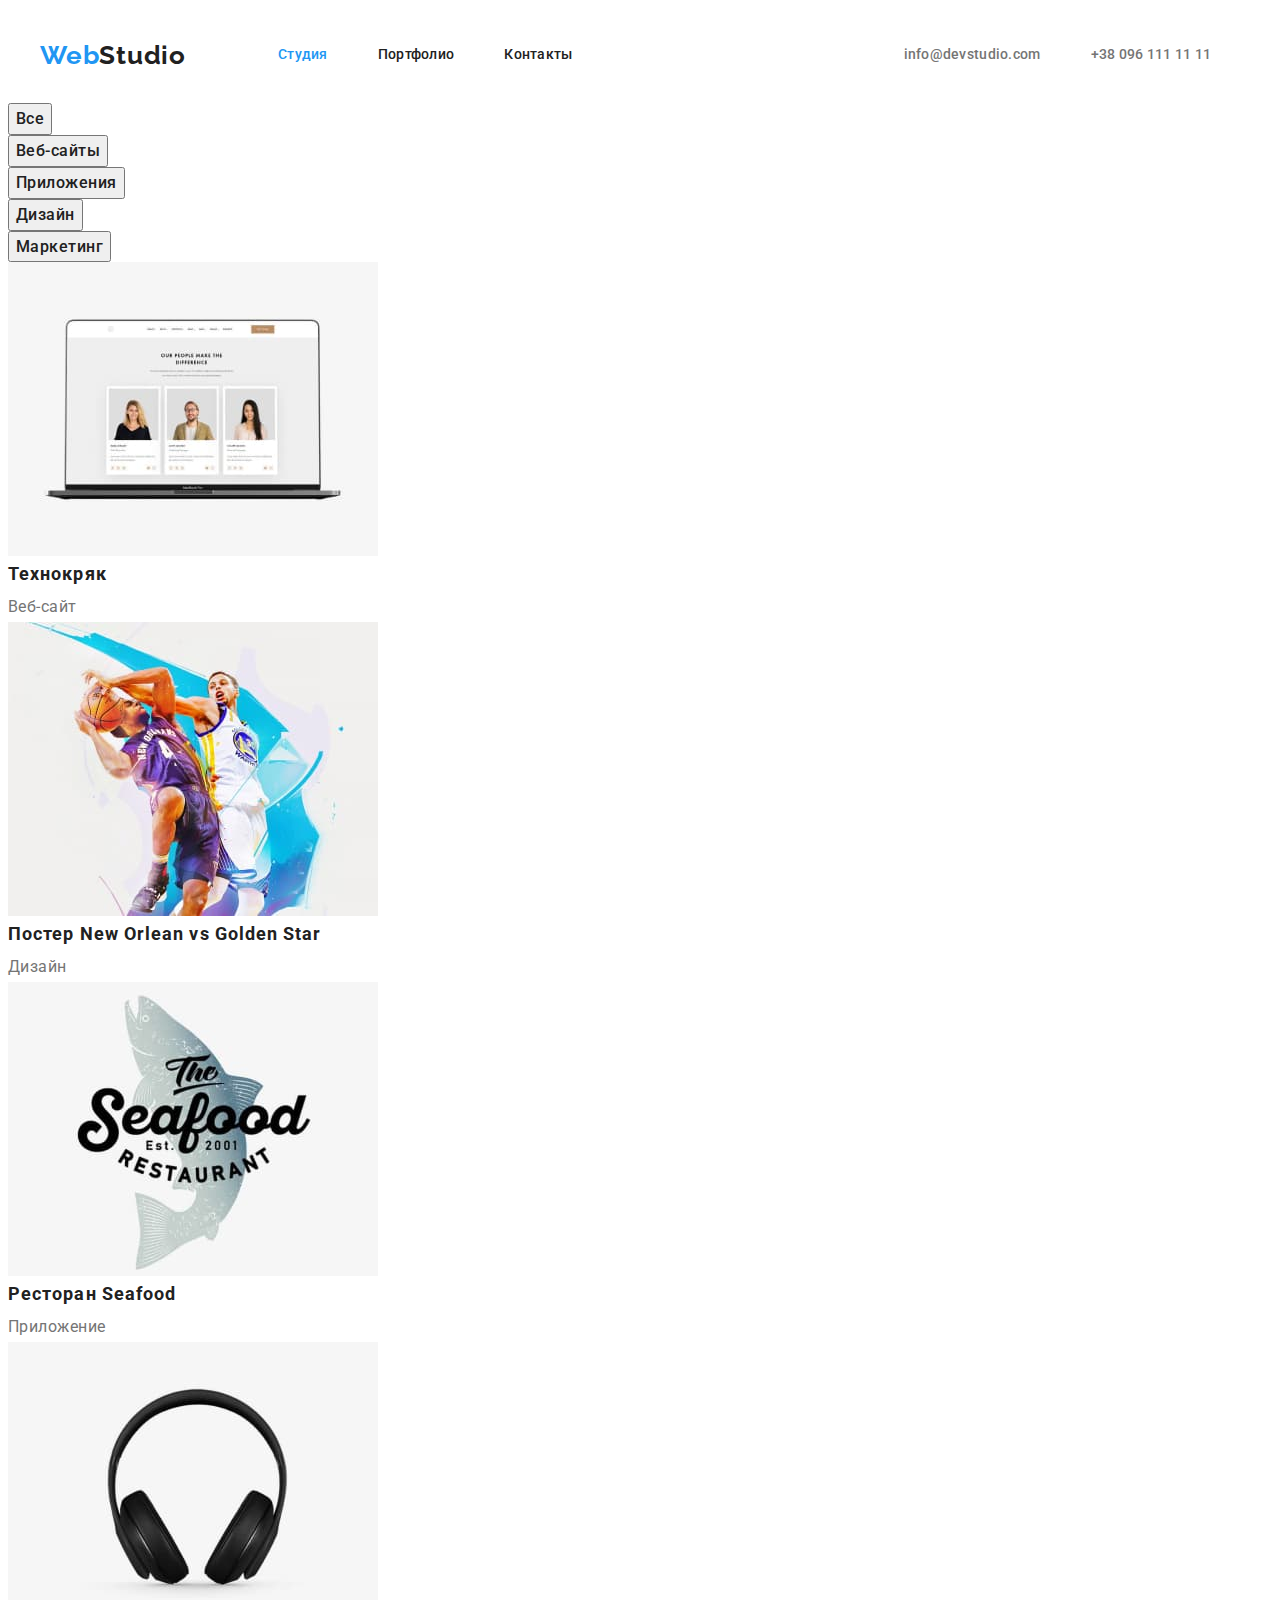
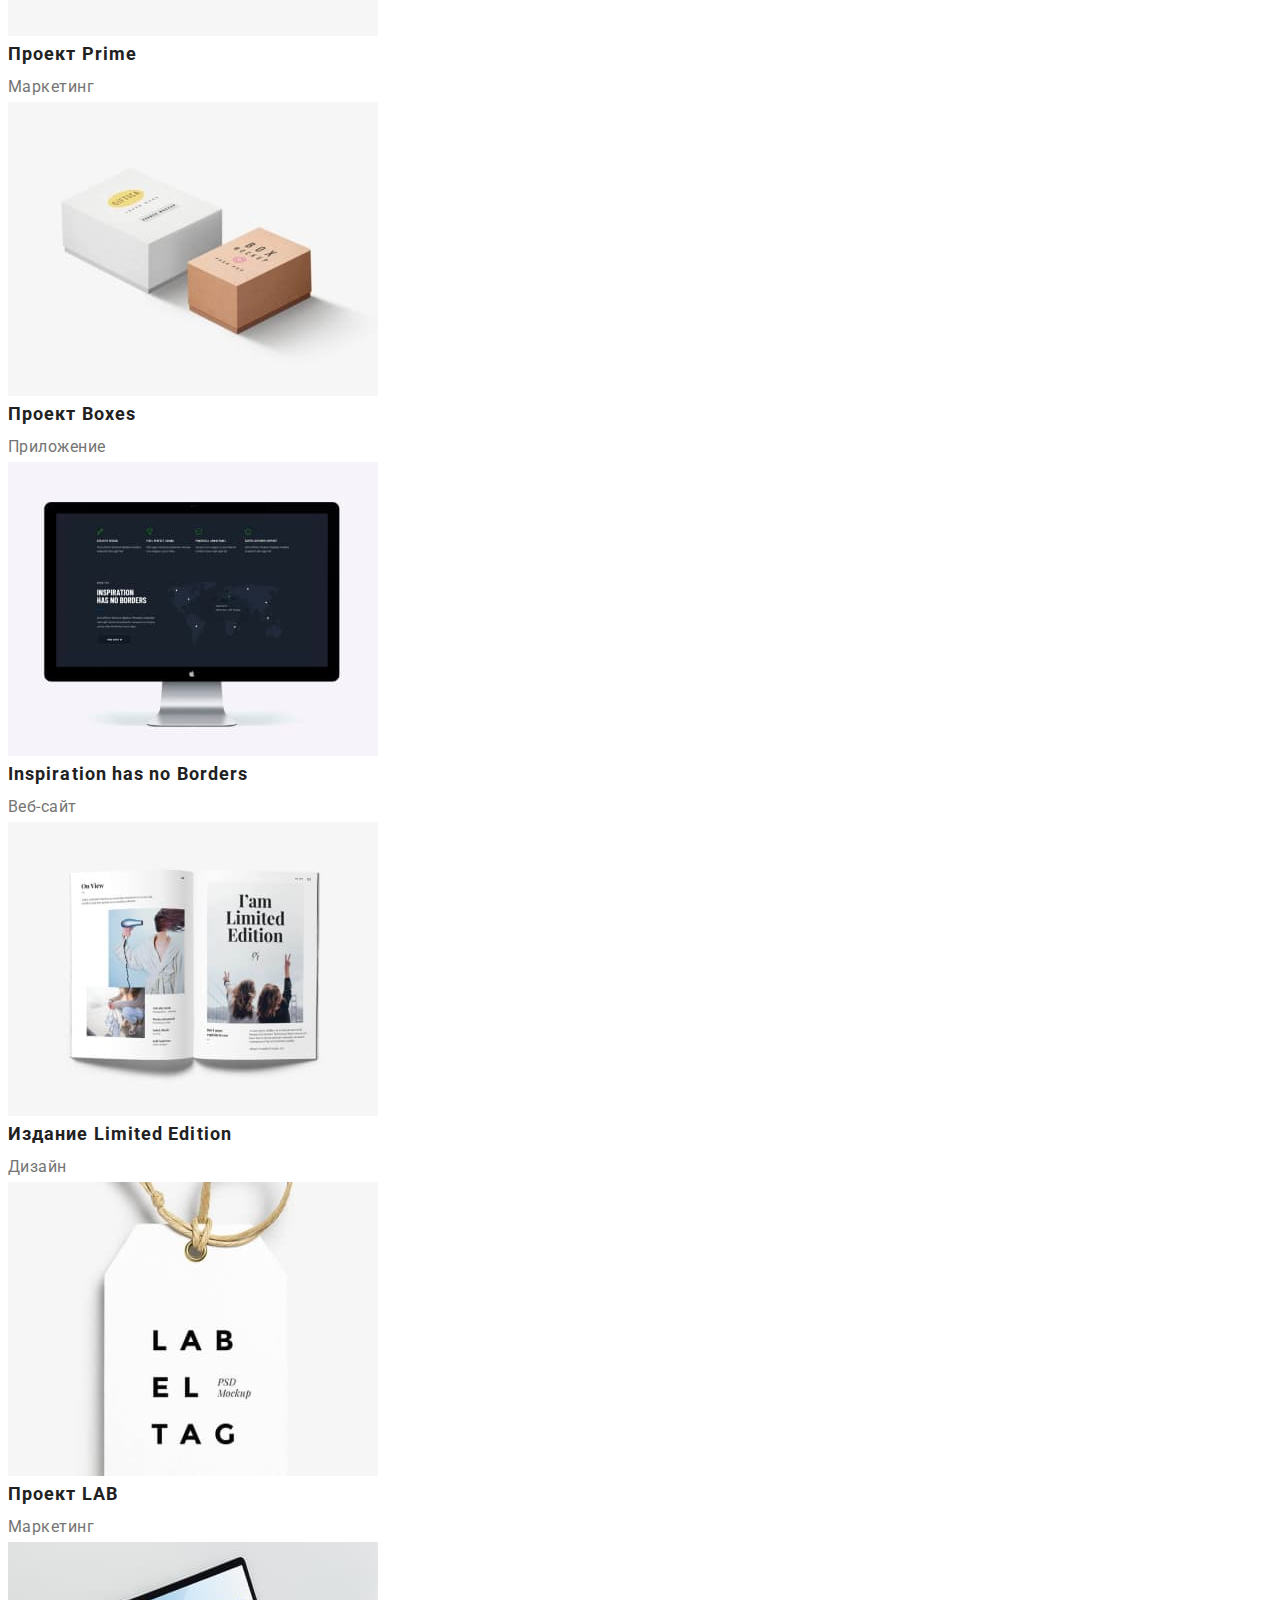
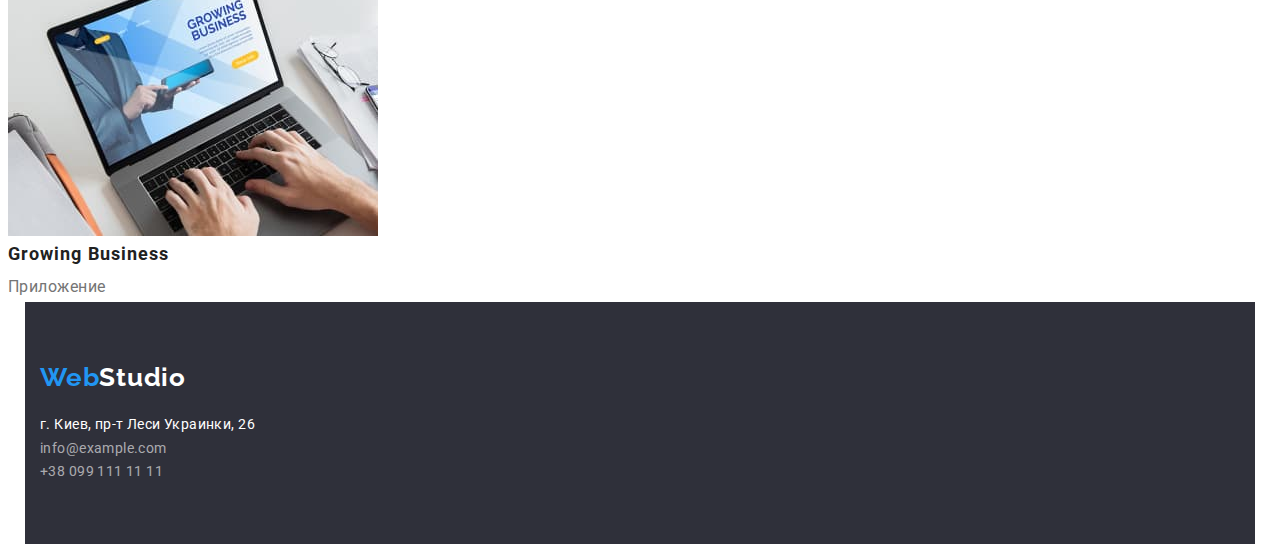
==== portfolio.html @ 5c536a5d "настраивает хедер и футер  портфолио" ====
<!DOCTYPE html>
<html lang="ru">
  <head>
    <meta charset="UTF-8" />
    <meta http-equiv="X-UA-Compatible" content="IE=edge" />
    <meta name="viewport" content="width=device-width, initial-scale=1.0" />
    <title>Document</title>
    <link rel="preconnect" href="https://fonts.googleapis.com" />
    <link rel="preconnect" href="https://fonts.gstatic.com" crossorigin />
    <link
      href="https://fonts.googleapis.com/css2?family=Raleway:wght@700&family=Roboto:wght@400;500;700;900&display=swap"
      rel="stylesheet"
    />
    <link rel="stylesheet" href="./css/styles.css" />
    <link rel="shortcut icon" href="#" />
  </head>

  <body class="page">
    <header>
      <div class="container header-container text-navigation">
        <nav class="navigation">
          <a class="logo link" href="./index.html" lang="en"
            ><span class="accent">Web</span>Studio</a
          >
          <ul class="list nav-list">
            <li class="nav-list-item">
              <a class="text-navigation current" href="./index.html">Студия</a>
            </li>
            <li class="nav-list-item">
              <a class="text-navigation" href="./portfolio.html">Портфолио</a>
            </li>
            <li class="nav-list-item">
              <a class="text-navigation" href="">Контакты</a>
            </li>
          </ul>
        </nav>
        <ul class="list-contacts">
          <li>
            <a
              class="text-contacts mail-margin"
              href="mailto:info@devstudio.com"
              >info@devstudio.com</a
            >
          </li>
          <li>
            <a class="text-contacts" href="tel:+380961111111"
              >+38 096 111 11 11</a
            >
          </li>
        </ul>
      </div>
    </header>

    <main>
      <section>
        <h1 class="primary-tittle visually-hidden">Примеры работ</h1>
        <ul class="list">
          <li><button class="portfolio-button" type="button">Все</button></li>
          <li>
            <button class="portfolio-button" type="button">Веб-сайты</button>
          </li>
          <li>
            <button class="portfolio-button" type="button">Приложения</button>
          </li>
          <li>
            <button class="portfolio-button" type="button">Дизайн</button>
          </li>
          <li>
            <button class="portfolio-button" type="button">Маркетинг</button>
          </li>
        </ul>
        <ul class="list">
          <li>
            <a class="link" href=""
              ><img
                src="./images/portfolioimg1.jpg"
                alt="Ноутбук с тремя фото"
                width="370"
                height="294"
              />
              <h2 class="portfolio-tittle">Технокряк</h2>
              <p class="portfolio-paragraph">Веб-сайт</p>
            </a>
          </li>

          <li>
            <a class="link" href=""
              ><img
                src="./images/portfolioimg2.jpg"
                alt="Два баскетболиста"
                width="370"
                height="294"
              />
              <h2 class="portfolio-tittle">Постер New Orlean vs Golden Star</h2>
              <p class="portfolio-paragraph">Дизайн</p>
            </a>
          </li>

          <li>
            <a class="link" href=""
              ><img
                src="./images/portfolioimg3.jpg"
                alt="Лого ресторана"
                width="370"
                height="294"
              />
              <h2 class="portfolio-tittle">Ресторан Seafood</h2>
              <p class="portfolio-paragraph">Приложение</p>
            </a>
          </li>

          <li>
            <a class="link" href=""
              ><img
                src="./images/portfolioimg4.jpg"
                alt="Наушники"
                width="370"
                height="294"
              />
              <h2 class="portfolio-tittle">Проект Prime</h2>
              <p class="portfolio-paragraph">Маркетинг</p></a
            >
          </li>

          <li>
            <a class="link" href=""
              ><img
                src="./images/portfolioimg5.jpg"
                alt="Две коробки"
                width="370"
                height="294"
              />
              <h2 class="portfolio-tittle">Проект Boxes</h2>
              <p class="portfolio-paragraph">Приложение</p></a
            >
          </li>

          <li>
            <a class="link" href=""
              ><img
                src="./images/portfolioimg6.jpg"
                alt="Монитор"
                width="370"
                height="294"
              />
              <h2 class="portfolio-tittle">Inspiration has no Borders</h2>
              <p class="portfolio-paragraph">Веб-сайт</p></a
            >
          </li>

          <li>
            <a class="link" href=""
              ><img
                src="./images/portfolioimg7.jpg"
                alt="Открытая книга"
                width="370"
                height="294"
              />
              <h2 class="portfolio-tittle">Издание Limited Edition</h2>
              <p class="portfolio-paragraph">Дизайн</p></a
            >
          </li>

          <li>
            <a class="link" href=""
              ><img
                src="./images/portfolioimg8.jpg"
                alt="Брелок"
                width="370"
                height="294"
              />
              <h2 class="portfolio-tittle">Проект LAB</h2>
              <p class="portfolio-paragraph">Маркетинг</p></a
            >
          </li>

          <li>
            <a class="link" href=""
              ><img
                src="./images/portfolioimg9.jpg"
                alt="Ноутбук"
                width="370"
                height="294"
              />
              <h2 class="portfolio-tittle">Growing Business</h2>
              <p class="portfolio-paragraph">Приложение</p></a
            >
          </li>
        </ul>
      </section>
    </main>
    <footer>
      <div class="hero-footer-color container">
        <div class="logo-geometric">
          <a class="logo link" href="./index.html" lang="en"
            ><span class="accent">Web</span
            ><span class="footer-logo">Studio</span></a
          >
        </div>
        <div>
          <address class="address">
            <ul class="list footer-text-geometric">
              <li>
                <a
                  class="footer-text"
                  href="https://goo.gl/maps/CnC2TCS1E6ZWtg9c6"
                  target="_blank"
                  rel="noreferrer noopener"
                  >г. Киев, пр-т Леси Украинки, 26</a
                >
              </li>
              <li>
                <a
                  class="footer-text footer-contacts"
                  href="mailto:info@example.com"
                  >info@example.com</a
                >
              </li>
              <li>
                <a class="footer-text footer-contacts" href="tel:+380991111111"
                  >+38 099 111 11 11</a
                >
              </li>
            </ul>
          </address>
        </div>
      </div>
    </footer>
  </body>
</html>
---- css/styles.css ----
:root {
  --primary-page-color: #ffffff;
  --primary-text-color: #757575;
  --secondary-text-color: #212121;
  --accent-page-color: #2196f3;
  --team-section-color: #f5f4fa;
  --background-button-color: #188ce8;
  --footer-color: #2f303a;
  --footer-contacts-color: rgba(255, 255, 255, 0.6);
}
/*==============STUDIO PAGE==============*/
/* text and list properties */

.list {
  list-style-type: none;
}
.link {
  text-decoration: none;
}
.accent {
  color: var(--accent-page-color);
}

h1,
h2,
h3,
p {
  margin-top: 0;
  margin-bottom: 0;
}
ul,
ol {
  margin-top: 0;
  margin-bottom: 0;
  padding-left: 0;
}
img {
  display: block;
  max-width: 100%;
  height: auto;
}
.container {
  width: 1200px;
  padding-left: 15px;
  padding-right: 15px;
  margin-left: auto;
  margin-right: auto;
}

header {
  padding-top: 32px;
  padding-bottom: 32px;
}
/*==============BODY CSS==============*/
.page {
  color: var(--primary-text-color);
  font-family: "Roboto", sans-serif;
  background: var(--primary-page-color);
}
/*==============HEADER CSS==============*/
.header-container {
  display: flex;
  align-items: center;
}
.navigation {
  display: flex;
  align-items: center;
}
.logo {
  font-family: Raleway;
  font-weight: 700;
  font-size: 26px;
  line-height: 1.19;
  letter-spacing: 0.03em;
  margin-right: 92px;
  color: var(--secondary-text-color);
}
.text-navigation {
  font-weight: 500;
  font-size: 14px;
  line-height: 1.14;
  letter-spacing: 0.02em;
  color: var(--secondary-text-color);
  text-decoration: none;
}
.text-navigation:hover,
.text-navigation:focus {
  color: var(--accent-page-color);
}
.text-navigation.current {
  color: var(--accent-page-color);
}
.list-contacts {
  list-style-type: none;
  display: flex;
  align-items: center;
  margin-left: 331px;
}
.mail-margin {
  margin-right: 50px;
}
.nav-list {
  display: flex;
  align-items: center;
}
.nav-list-item:not(:last-child) {
  margin-right: 50px;
}
.text-contacts {
  font-family: inherit;
  color: var(--primary-text-color);
  text-decoration: none;
}
.text-contacts:focus,
.text-contacts:hover {
  color: var(--accent-page-color);
}

/*==============MAIN CSS==============*/

/*==============HERO SECTION==============*/

.main-tittle {
  min-width: 696px;
  font-weight: 900;
  font-size: 44px;
  line-height: 1.36;
  text-align: center;
  letter-spacing: 0.06em;
  text-transform: uppercase;
  color: var(--primary-page-color);
  margin-bottom: 30px;
}
.button {
  min-width: 200px;
  padding: 10px 22px;
  font-family: inherit;
  font-weight: 700;
  font-size: 16px;
  line-height: 1.87;
  text-align: center;
  letter-spacing: 0.06em;
  color: var(--primary-page-color);
  background: var(--accent-page-color);
  cursor: pointer;
  border-radius: 4px;
}

.button:hover {
  color: var(--primary-page-color);
  background: var(--background-button-color);
}

/*==============COMPANY ADVANTAGES/WORK EXAMPLES SECTION==============*/

.visually-hidden {
  position: absolute;
  width: 1px;
  height: 1px;
  margin: -1px;
  border: 0;
  padding: 0;
  white-space: nowrap;
  clip-path: inset(100%);
  clip: rect(0 0 0 0);
  overflow: hidden;
}
.primary-tittle {
  margin-top: 94px;
  margin-bottom: 50px;
  font-weight: 700;
  font-size: 36px;
  line-height: 1.16;
  text-align: center;
  letter-spacing: 0.03em;
  color: var(--secondary-text-color);
}

.secondary-tittle {
  min-width: 270px;
  margin-top: 94px;
  margin-bottom: 10px;
  font-weight: 700;
  font-size: 14px;
  line-height: 1.14;
  letter-spacing: 0.03em;
  text-transform: uppercase;

  color: var(--secondary-text-color);
}
.company-advantages {
  display: flex;
  align-items: center;
}
.company-list-item:not(:last-child) {
  margin-right: 30px;
}
.text {
  min-width: 270px;
  font-size: 14px;
  line-height: 1.71;
  letter-spacing: 0.03em;
}
.text-position {
  margin-right: 30px;
}
.image-company {
  display: flex;
}
.image-item:not(:last-child) {
  margin-right: 30px;
}
/*==============SECTION TEAM==============*/

.section-team {
  background-color: var(--team-section-color);
  padding-bottom: 94px;
}

.team-initials {
  padding-top: 30px;

  font-weight: 500;
  font-size: 16px;
  line-height: 1.18;
  text-align: center;
  letter-spacing: 0.03em;
  color: var(--secondary-text-color);
}
.team-border {
  border: 1px solid #ffffff;
  border-top: none;
  background: #ffffff;
}
.team-image {
  flex-basis: calc((100%-4 * 30) / 4);
}

.team-position {
  padding-top: 10px;
  padding-bottom: 30px;

  font-size: 16px;
  line-height: 1.18;
  text-align: center;
  letter-spacing: 0.03em;
}
/*==============FOOTER SECTION==============*/
.address {
  font-style: normal;
}
.footer-text {
  font-family: inherit;
  font-size: 14px;
  line-height: 1.71;
  letter-spacing: 0.03em;
  color: var(--primary-page-color);
  text-decoration: none;
}
.footer-contacts {
  color: var(--footer-contacts-color);
}
.footer-text:hover,
.footer-text:focus {
  color: var(--accent-page-color);
}
.hero-footer-color {
  background: var(--footer-color);
}
.footer-logo {
  color: var(--primary-page-color);
}
.logo-geometric {
  padding-top: 60px;
  margin-bottom: 20px;
}
.footer-text-geometric:not(:last-child) {
  margin-bottom: 9px;
}
.footer-text-geometric:last-child {
  padding-bottom: 60px;
}

/*==============PORTFOLIO CSS==============*/
.portfolio-button {
  font-family: inherit;
  font-weight: 500;
  font-size: 16px;
  line-height: 1.62;
  text-align: center;
  letter-spacing: 0.03em;
  color: var(--secondary-text-color);
  cursor: pointer;
}
.portfolio-button:hover,
.portfolio-button:focus {
  color: var(--primary-page-color);
  background: var(--accent-page-color);
}
.portfolio-tittle {
  font-weight: 700;
  font-size: 18px;
  line-height: 2;
  letter-spacing: 0.06em;
  color: var(--secondary-text-color);
}
.portfolio-paragraph {
  font-size: 16px;
  line-height: 1.87;
  letter-spacing: 0.03em;
  color: var(--primary-text-color);
}
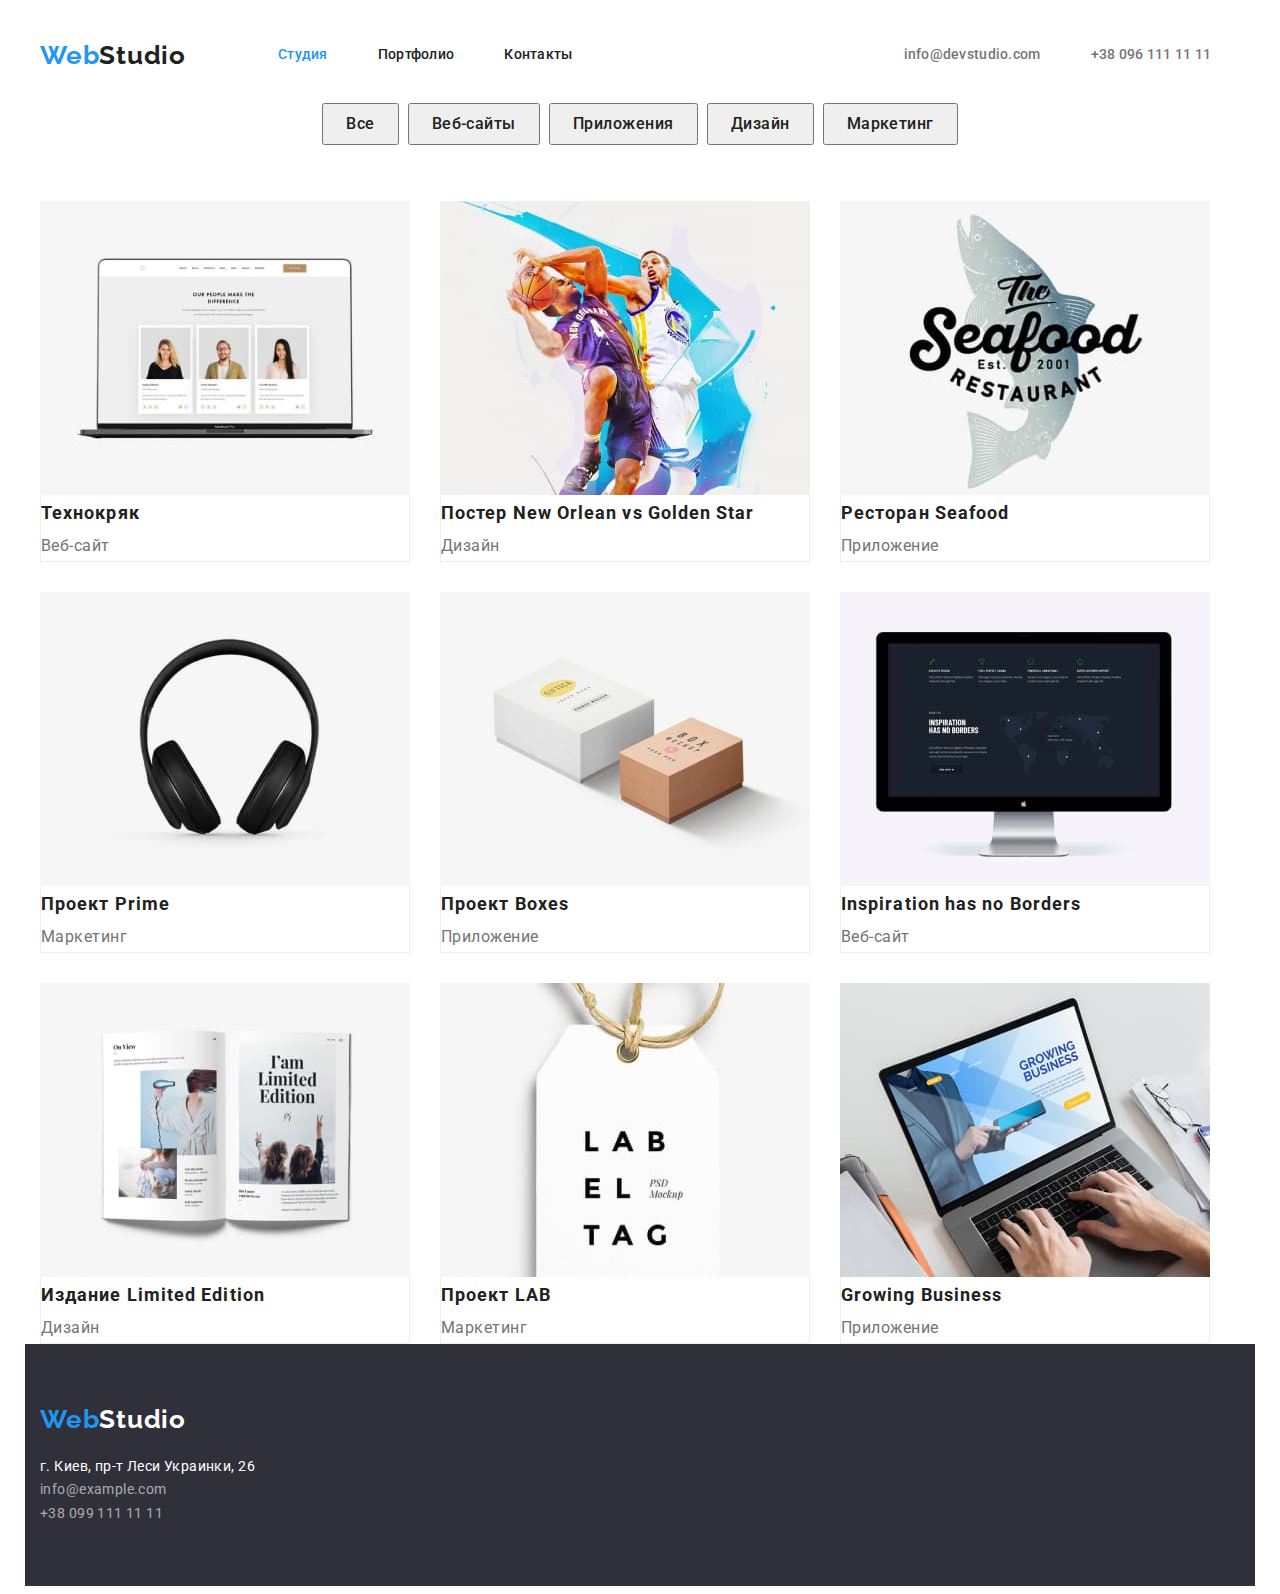
==== commit 6be627a4: "Задает геометрию изображению в портфолио" ====
--- a/portfolio.html
+++ b/portfolio.html
@@ -54,139 +54,161 @@
     <main>
       <section>
         <h1 class="primary-tittle visually-hidden">Примеры работ</h1>
-        <ul class="list">
-          <li><button class="portfolio-button" type="button">Все</button></li>
-          <li>
-            <button class="portfolio-button" type="button">Веб-сайты</button>
-          </li>
-          <li>
-            <button class="portfolio-button" type="button">Приложения</button>
-          </li>
-          <li>
-            <button class="portfolio-button" type="button">Дизайн</button>
-          </li>
-          <li>
-            <button class="portfolio-button" type="button">Маркетинг</button>
-          </li>
-        </ul>
-        <ul class="list">
-          <li>
-            <a class="link" href=""
-              ><img
-                src="./images/portfolioimg1.jpg"
-                alt="Ноутбук с тремя фото"
-                width="370"
-                height="294"
-              />
-              <h2 class="portfolio-tittle">Технокряк</h2>
-              <p class="portfolio-paragraph">Веб-сайт</p>
-            </a>
-          </li>
-
-          <li>
-            <a class="link" href=""
-              ><img
-                src="./images/portfolioimg2.jpg"
-                alt="Два баскетболиста"
-                width="370"
-                height="294"
-              />
-              <h2 class="portfolio-tittle">Постер New Orlean vs Golden Star</h2>
-              <p class="portfolio-paragraph">Дизайн</p>
-            </a>
-          </li>
-
-          <li>
-            <a class="link" href=""
-              ><img
-                src="./images/portfolioimg3.jpg"
-                alt="Лого ресторана"
-                width="370"
-                height="294"
-              />
-              <h2 class="portfolio-tittle">Ресторан Seafood</h2>
-              <p class="portfolio-paragraph">Приложение</p>
-            </a>
-          </li>
-
-          <li>
-            <a class="link" href=""
-              ><img
-                src="./images/portfolioimg4.jpg"
-                alt="Наушники"
-                width="370"
-                height="294"
-              />
-              <h2 class="portfolio-tittle">Проект Prime</h2>
-              <p class="portfolio-paragraph">Маркетинг</p></a
-            >
-          </li>
-
-          <li>
-            <a class="link" href=""
-              ><img
-                src="./images/portfolioimg5.jpg"
-                alt="Две коробки"
-                width="370"
-                height="294"
-              />
-              <h2 class="portfolio-tittle">Проект Boxes</h2>
-              <p class="portfolio-paragraph">Приложение</p></a
-            >
-          </li>
-
-          <li>
-            <a class="link" href=""
-              ><img
-                src="./images/portfolioimg6.jpg"
-                alt="Монитор"
-                width="370"
-                height="294"
-              />
-              <h2 class="portfolio-tittle">Inspiration has no Borders</h2>
-              <p class="portfolio-paragraph">Веб-сайт</p></a
-            >
-          </li>
-
-          <li>
-            <a class="link" href=""
-              ><img
-                src="./images/portfolioimg7.jpg"
-                alt="Открытая книга"
-                width="370"
-                height="294"
-              />
-              <h2 class="portfolio-tittle">Издание Limited Edition</h2>
-              <p class="portfolio-paragraph">Дизайн</p></a
-            >
-          </li>
-
-          <li>
-            <a class="link" href=""
-              ><img
-                src="./images/portfolioimg8.jpg"
-                alt="Брелок"
-                width="370"
-                height="294"
-              />
-              <h2 class="portfolio-tittle">Проект LAB</h2>
-              <p class="portfolio-paragraph">Маркетинг</p></a
-            >
-          </li>
-
-          <li>
-            <a class="link" href=""
-              ><img
-                src="./images/portfolioimg9.jpg"
-                alt="Ноутбук"
-                width="370"
-                height="294"
-              />
-              <h2 class="portfolio-tittle">Growing Business</h2>
-              <p class="portfolio-paragraph">Приложение</p></a
-            >
-          </li>
-        </ul>
+        <div class="container">
+          <ul class="list portfolio-button-list portfolio-button-item">
+            <li><button class="portfolio-button" type="button">Все</button></li>
+            <li>
+              <button class="portfolio-button" type="button">Веб-сайты</button>
+            </li>
+            <li>
+              <button class="portfolio-button" type="button">Приложения</button>
+            </li>
+            <li>
+              <button class="portfolio-button" type="button">Дизайн</button>
+            </li>
+            <li>
+              <button class="portfolio-button" type="button">Маркетинг</button>
+            </li>
+          </ul>
+          <ul class="list portfolio-image">
+            <li class="portfolio-image-list">
+              <a class="link" href=""
+                ><img
+                  src="./images/portfolioimg1.jpg"
+                  alt="Ноутбук с тремя фото"
+                  width="370"
+                  height="294"
+                />
+                <div class="portfolio-image-border">
+                  <h2 class="portfolio-tittle">Технокряк</h2>
+                  <p class="portfolio-paragraph">Веб-сайт</p>
+                </div>
+              </a>
+            </li>
+
+            <li class="portfolio-image-list">
+              <a class="link" href=""
+                ><img
+                  src="./images/portfolioimg2.jpg"
+                  alt="Два баскетболиста"
+                  width="370"
+                  height="294"
+                />
+                <div class="portfolio-image-border">
+                  <h2 class="portfolio-tittle">
+                    Постер New Orlean vs Golden Star
+                  </h2>
+                  <p class="portfolio-paragraph">Дизайн</p>
+                </div>
+              </a>
+            </li>
+
+            <li class="portfolio-image-list">
+              <a class="link" href=""
+                ><img
+                  src="./images/portfolioimg3.jpg"
+                  alt="Лого ресторана"
+                  width="370"
+                  height="294"
+                />
+                <div class="portfolio-image-border">
+                  <h2 class="portfolio-tittle">Ресторан Seafood</h2>
+                  <p class="portfolio-paragraph">Приложение</p>
+                </div>
+              </a>
+            </li>
+
+            <li class="portfolio-image-list">
+              <a class="link" href=""
+                ><img
+                  src="./images/portfolioimg4.jpg"
+                  alt="Наушники"
+                  width="370"
+                  height="294"
+                />
+                <div class="portfolio-image-border">
+                  <h2 class="portfolio-tittle">Проект Prime</h2>
+                  <p class="portfolio-paragraph">Маркетинг</p>
+                </div>
+              </a>
+            </li>
+
+            <li class="portfolio-image-list">
+              <a class="link" href=""
+                ><img
+                  src="./images/portfolioimg5.jpg"
+                  alt="Две коробки"
+                  width="370"
+                  height="294"
+                />
+                <div class="portfolio-image-border">
+                  <h2 class="portfolio-tittle">Проект Boxes</h2>
+                  <p class="portfolio-paragraph">Приложение</p>
+                </div>
+              </a>
+            </li>
+
+            <li class="portfolio-image-list">
+              <a class="link" href=""
+                ><img
+                  src="./images/portfolioimg6.jpg"
+                  alt="Монитор"
+                  width="370"
+                  height="294"
+                />
+                <div class="portfolio-image-border">
+                  <h2 class="portfolio-tittle">Inspiration has no Borders</h2>
+                  <p class="portfolio-paragraph">Веб-сайт</p>
+                </div>
+              </a>
+            </li>
+
+            <li class="portfolio-image-list">
+              <a class="link" href=""
+                ><img
+                  src="./images/portfolioimg7.jpg"
+                  alt="Открытая книга"
+                  width="370"
+                  height="294"
+                />
+                <div class="portfolio-image-border">
+                  <h2 class="portfolio-tittle">Издание Limited Edition</h2>
+                  <p class="portfolio-paragraph">Дизайн</p>
+                </div>
+              </a>
+            </li>
+
+            <li class="portfolio-image-list">
+              <a class="link" href=""
+                ><img
+                  src="./images/portfolioimg8.jpg"
+                  alt="Брелок"
+                  width="370"
+                  height="294"
+                />
+                <div class="portfolio-image-border">
+                  <h2 class="portfolio-tittle">Проект LAB</h2>
+                  <p class="portfolio-paragraph">Маркетинг</p>
+                </div>
+              </a>
+            </li>
+
+            <li class="portfolio-image-list">
+              <a class="link" href=""
+                ><img
+                  src="./images/portfolioimg9.jpg"
+                  alt="Ноутбук"
+                  width="370"
+                  height="294"
+                />
+                <div class="portfolio-image-border">
+                  <h2 class="portfolio-tittle">Growing Business</h2>
+                  <p class="portfolio-paragraph">Приложение</p>
+                </div>
+              </a>
+            </li>
+          </ul>
+        </div>
       </section>
     </main>
     <footer>
--- a/css/styles.css
+++ b/css/styles.css
@@ -228,9 +228,10 @@
   color: var(--secondary-text-color);
 }
 .team-border {
-  border: 1px solid #ffffff;
+  border: 1px solid var(--primary-page-color);
   border-top: none;
-  background: #ffffff;
+  background: var(--primary-page-color);
+  border-radius: 0px 0px 4px 4px;
 }
 .team-image {
   flex-basis: calc((100%-4 * 30) / 4);
@@ -283,6 +284,8 @@
 
 /*==============PORTFOLIO CSS==============*/
 .portfolio-button {
+  padding: 6px 22px;
+  margin-bottom: 56px;
   font-family: inherit;
   font-weight: 500;
   font-size: 16px;
@@ -292,11 +295,37 @@
   color: var(--secondary-text-color);
   cursor: pointer;
 }
+.portfolio-button-item :not(:last-child) {
+  margin-right: 9px;
+}
 .portfolio-button:hover,
 .portfolio-button:focus {
   color: var(--primary-page-color);
   background: var(--accent-page-color);
 }
+.portfolio-button-list {
+  display: flex;
+  justify-content: center;
+}
+.portfolio-image {
+  display: flex;
+  flex-wrap: wrap;
+  margin-left: -30px;
+  margin-top: -30px;
+}
+.portfolio-image-list {
+  flex-basis: calc((100%-90px) / 3);
+  margin-left: 30px;
+  margin-top: 30px;
+}
+.portfolio-image-border {
+  border: 1px solid #eeeeee;
+  border-top: none;
+  background: var(--primary-page-color);
+
+  box-sizing: border-box;
+}
+
 .portfolio-tittle {
   font-weight: 700;
   font-size: 18px;
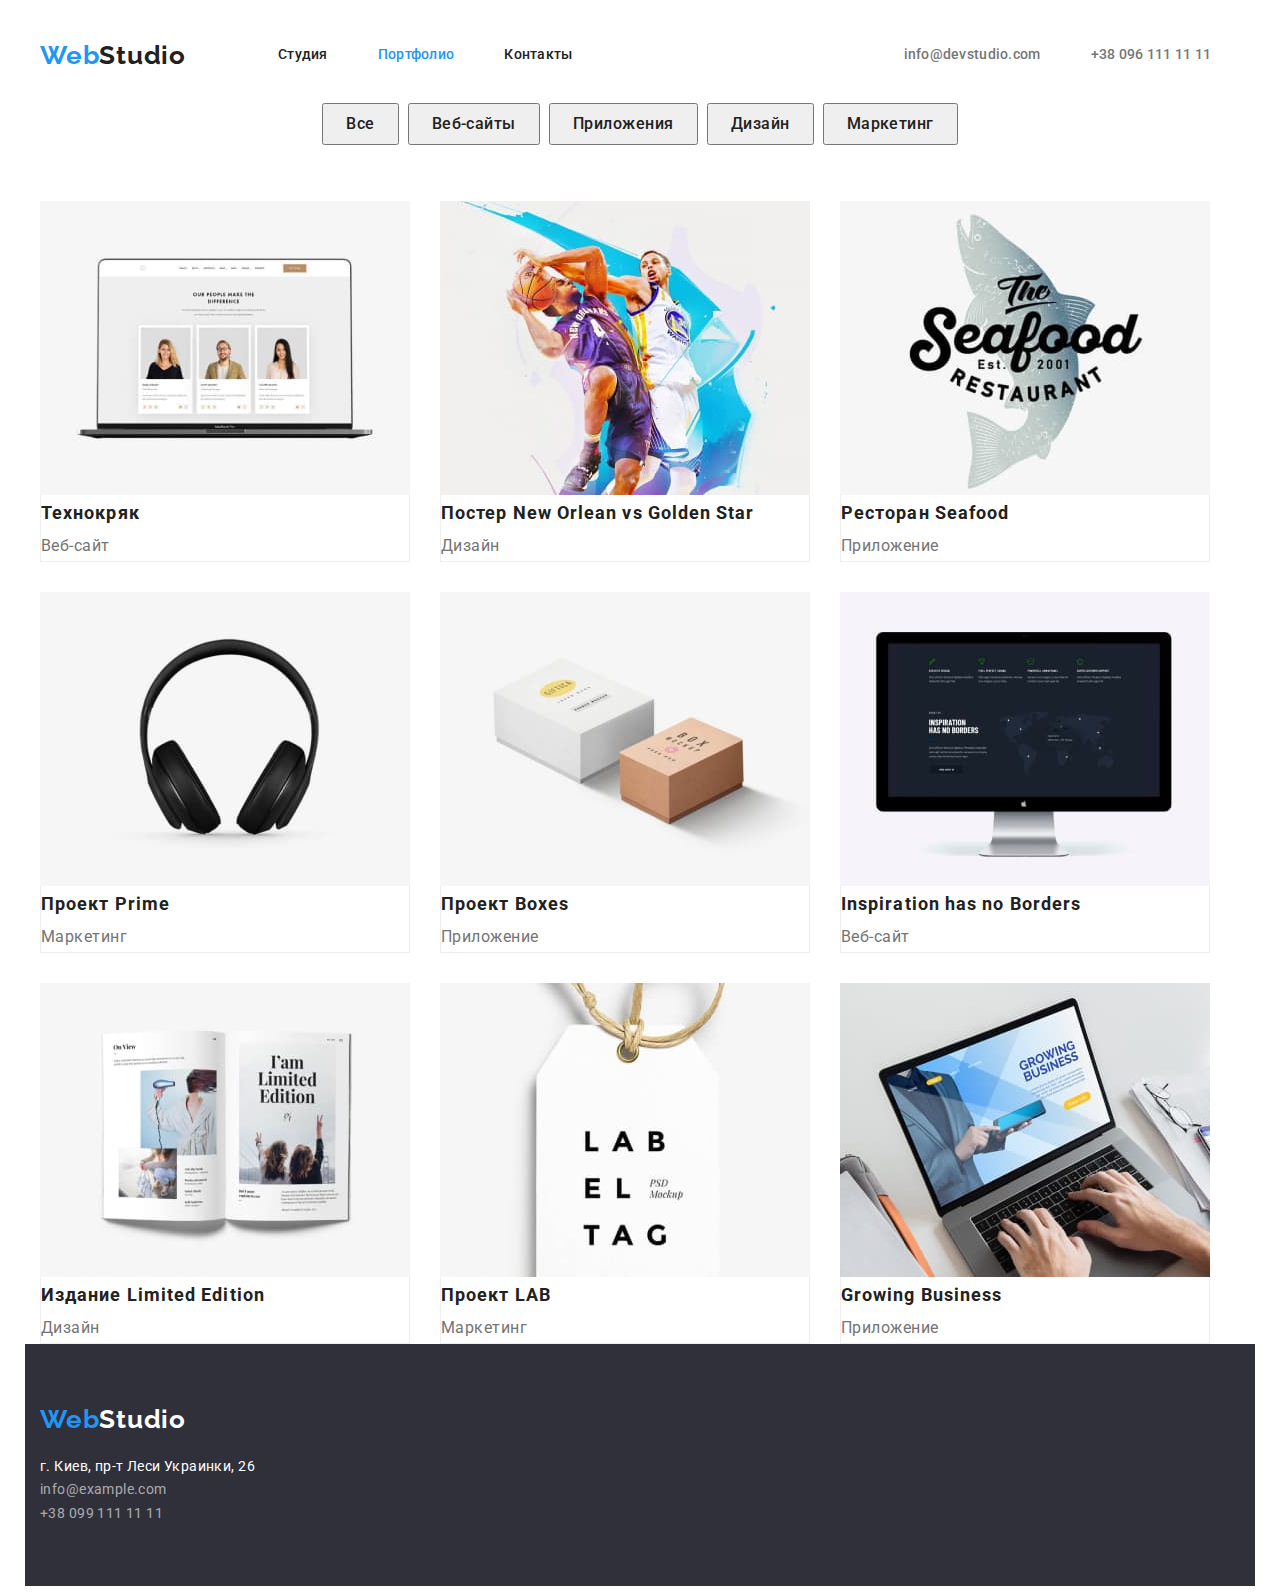
==== commit 1084061c: "Исправет ошибку подсветки посещенной страницы портфолио" ====
--- a/portfolio.html
+++ b/portfolio.html
@@ -24,10 +24,12 @@
           >
           <ul class="list nav-list">
             <li class="nav-list-item">
-              <a class="text-navigation current" href="./index.html">Студия</a>
+              <a class="text-navigation" href="./index.html">Студия</a>
             </li>
             <li class="nav-list-item">
-              <a class="text-navigation" href="./portfolio.html">Портфолио</a>
+              <a class="text-navigation current" href="./portfolio.html"
+                >Портфолио</a
+              >
             </li>
             <li class="nav-list-item">
               <a class="text-navigation" href="">Контакты</a>
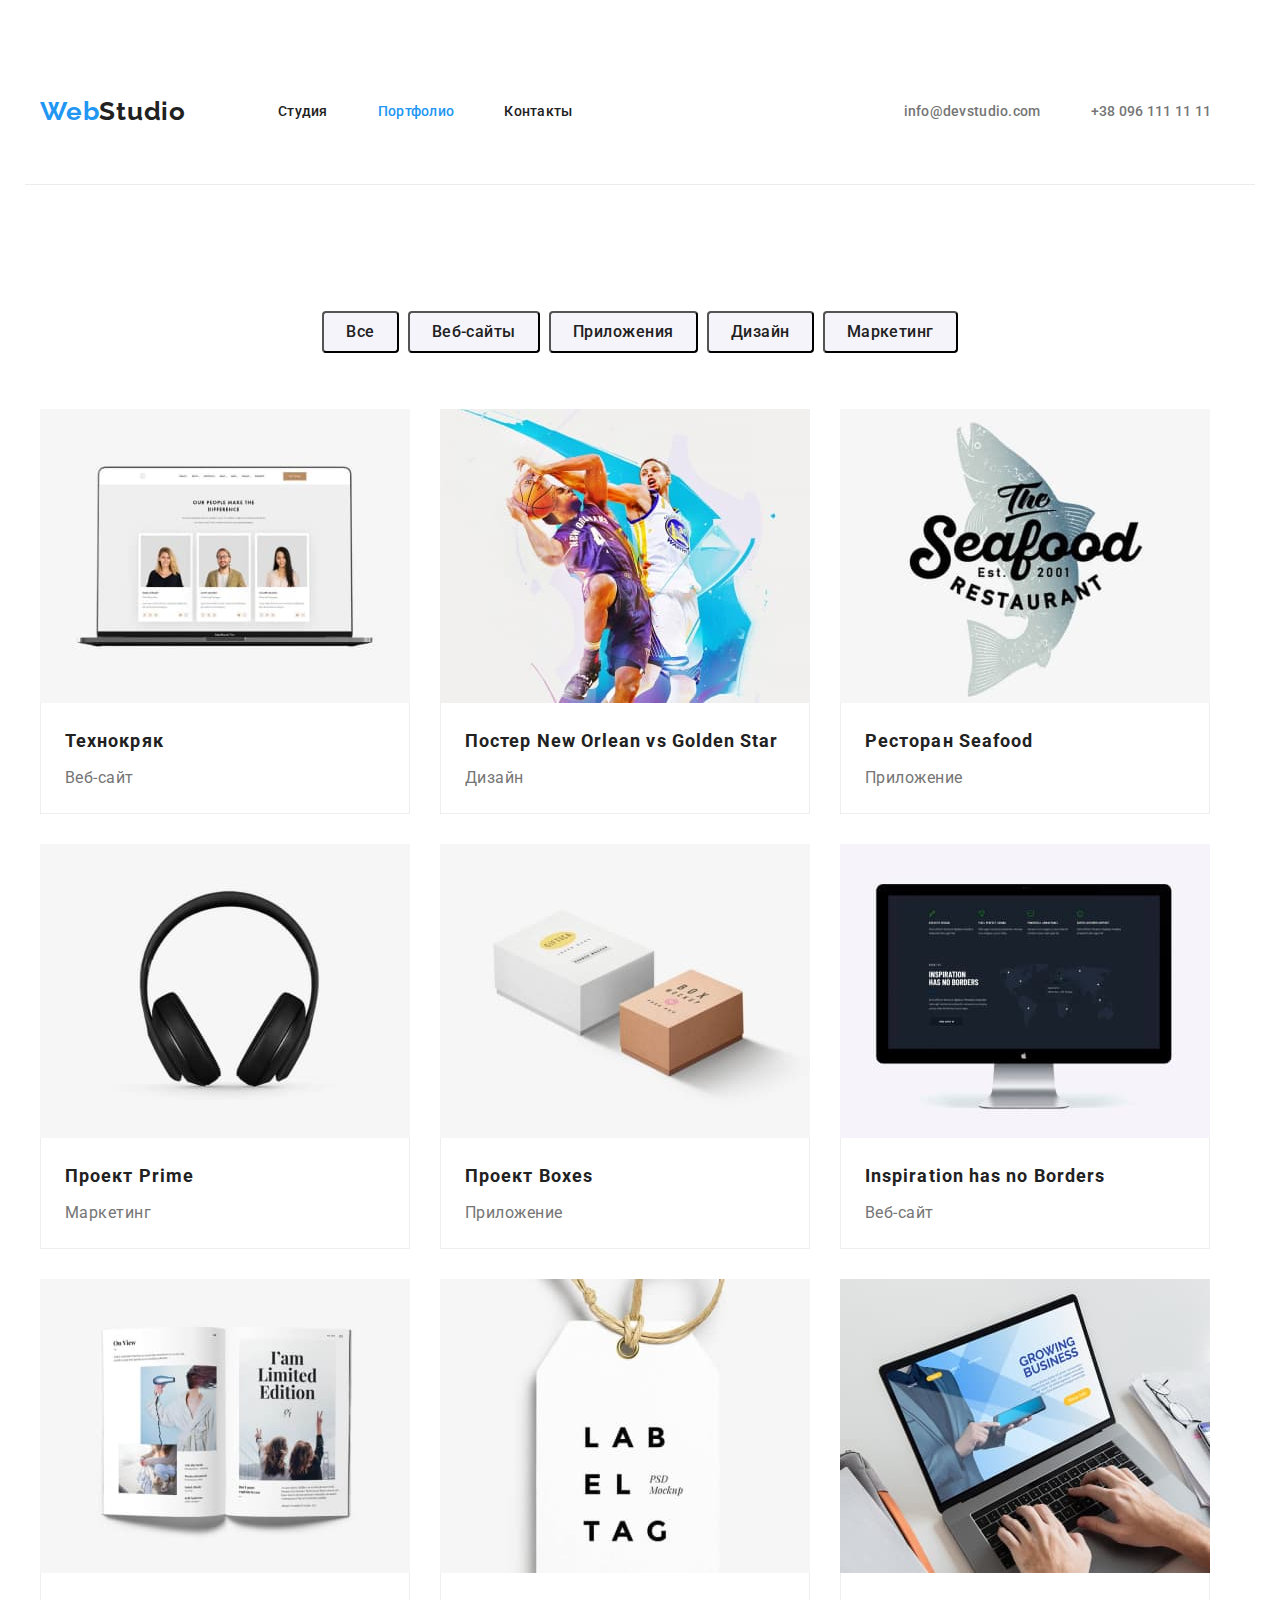
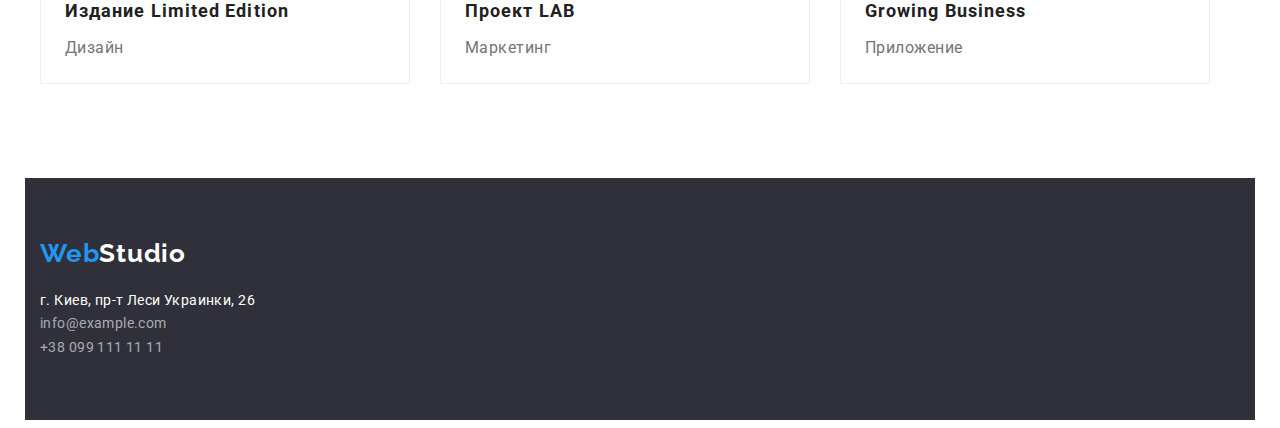
==== commit aa88ce8e: "добавляет  класс section с паддингами для всех секций" ====
--- a/portfolio.html
+++ b/portfolio.html
@@ -17,7 +17,7 @@
 
   <body class="page">
     <header>
-      <div class="container header-container text-navigation">
+      <div class="container header-container text-navigation header-border">
         <nav class="navigation">
           <a class="logo link" href="./index.html" lang="en"
             ><span class="accent">Web</span>Studio</a
@@ -54,7 +54,7 @@
     </header>
 
     <main>
-      <section>
+      <section class="section">
         <h1 class="primary-tittle visually-hidden">Примеры работ</h1>
         <div class="container">
           <ul class="list portfolio-button-list portfolio-button-item">
--- a/css/styles.css
+++ b/css/styles.css
@@ -5,6 +5,8 @@
   --accent-page-color: #2196f3;
   --team-section-color: #f5f4fa;
   --background-button-color: #188ce8;
+  --portfolio-border-color: #eeeeee;
+  --header-border-color: #ececec;
   --footer-color: #2f303a;
   --footer-contacts-color: rgba(255, 255, 255, 0.6);
 }
@@ -62,11 +64,19 @@
   display: flex;
   align-items: center;
 }
+.header-border {
+  border: 1px solid var(--header-border-color);
+  border-top: none;
+  border-left: none;
+  border-right: none;
+}
 .navigation {
   display: flex;
   align-items: center;
 }
 .logo {
+  padding-top: 24px;
+  padding-bottom: 25px;
   font-family: Raleway;
   font-weight: 700;
   font-size: 26px;
@@ -76,6 +86,8 @@
   color: var(--secondary-text-color);
 }
 .text-navigation {
+  padding-top: 32px;
+  padding-bottom: 32px;
   font-weight: 500;
   font-size: 14px;
   line-height: 1.14;
@@ -93,11 +105,10 @@
 .list-contacts {
   list-style-type: none;
   display: flex;
-  align-items: center;
-  margin-left: 331px;
 }
 .mail-margin {
   margin-right: 50px;
+  margin-left: 331px;
 }
 .nav-list {
   display: flex;
@@ -165,8 +176,11 @@
   clip: rect(0 0 0 0);
   overflow: hidden;
 }
+.section {
+  padding-top: 94px;
+  padding-bottom: 94px;
+}
 .primary-tittle {
-  margin-top: 94px;
   margin-bottom: 50px;
   font-weight: 700;
   font-size: 36px;
@@ -178,7 +192,6 @@
 
 .secondary-tittle {
   min-width: 270px;
-  margin-top: 94px;
   margin-bottom: 10px;
   font-weight: 700;
   font-size: 14px;
@@ -214,7 +227,6 @@
 
 .section-team {
   background-color: var(--team-section-color);
-  padding-bottom: 94px;
 }
 
 .team-initials {
@@ -229,12 +241,12 @@
 }
 .team-border {
   border: 1px solid var(--primary-page-color);
-  border-top: none;
   background: var(--primary-page-color);
   border-radius: 0px 0px 4px 4px;
 }
 .team-image {
   flex-basis: calc((100%-4 * 30) / 4);
+  /* ВАЛИДАТОР ВЫДАЕТ ОШИБКУ. НЕ МОГУ ПОНЯТЬ ПОЧЕМУ */
 }
 
 .team-position {
@@ -293,7 +305,9 @@
   text-align: center;
   letter-spacing: 0.03em;
   color: var(--secondary-text-color);
+  background-color: var(--team-section-color);
   cursor: pointer;
+  border-radius: 4px;
 }
 .portfolio-button-item :not(:last-child) {
   margin-right: 9px;
@@ -314,19 +328,19 @@
   margin-top: -30px;
 }
 .portfolio-image-list {
-  flex-basis: calc((100%-90px) / 3);
+  /* flex-basis: calc((100%-90px) / 3); */
   margin-left: 30px;
   margin-top: 30px;
 }
 .portfolio-image-border {
-  border: 1px solid #eeeeee;
+  border: 1px solid var(--portfolio-border-color);
   border-top: none;
   background: var(--primary-page-color);
-
   box-sizing: border-box;
 }
 
 .portfolio-tittle {
+  padding: 20px 24px 4px 24px;
   font-weight: 700;
   font-size: 18px;
   line-height: 2;
@@ -334,6 +348,7 @@
   color: var(--secondary-text-color);
 }
 .portfolio-paragraph {
+  padding: 0px 24px 20px 24px;
   font-size: 16px;
   line-height: 1.87;
   letter-spacing: 0.03em;
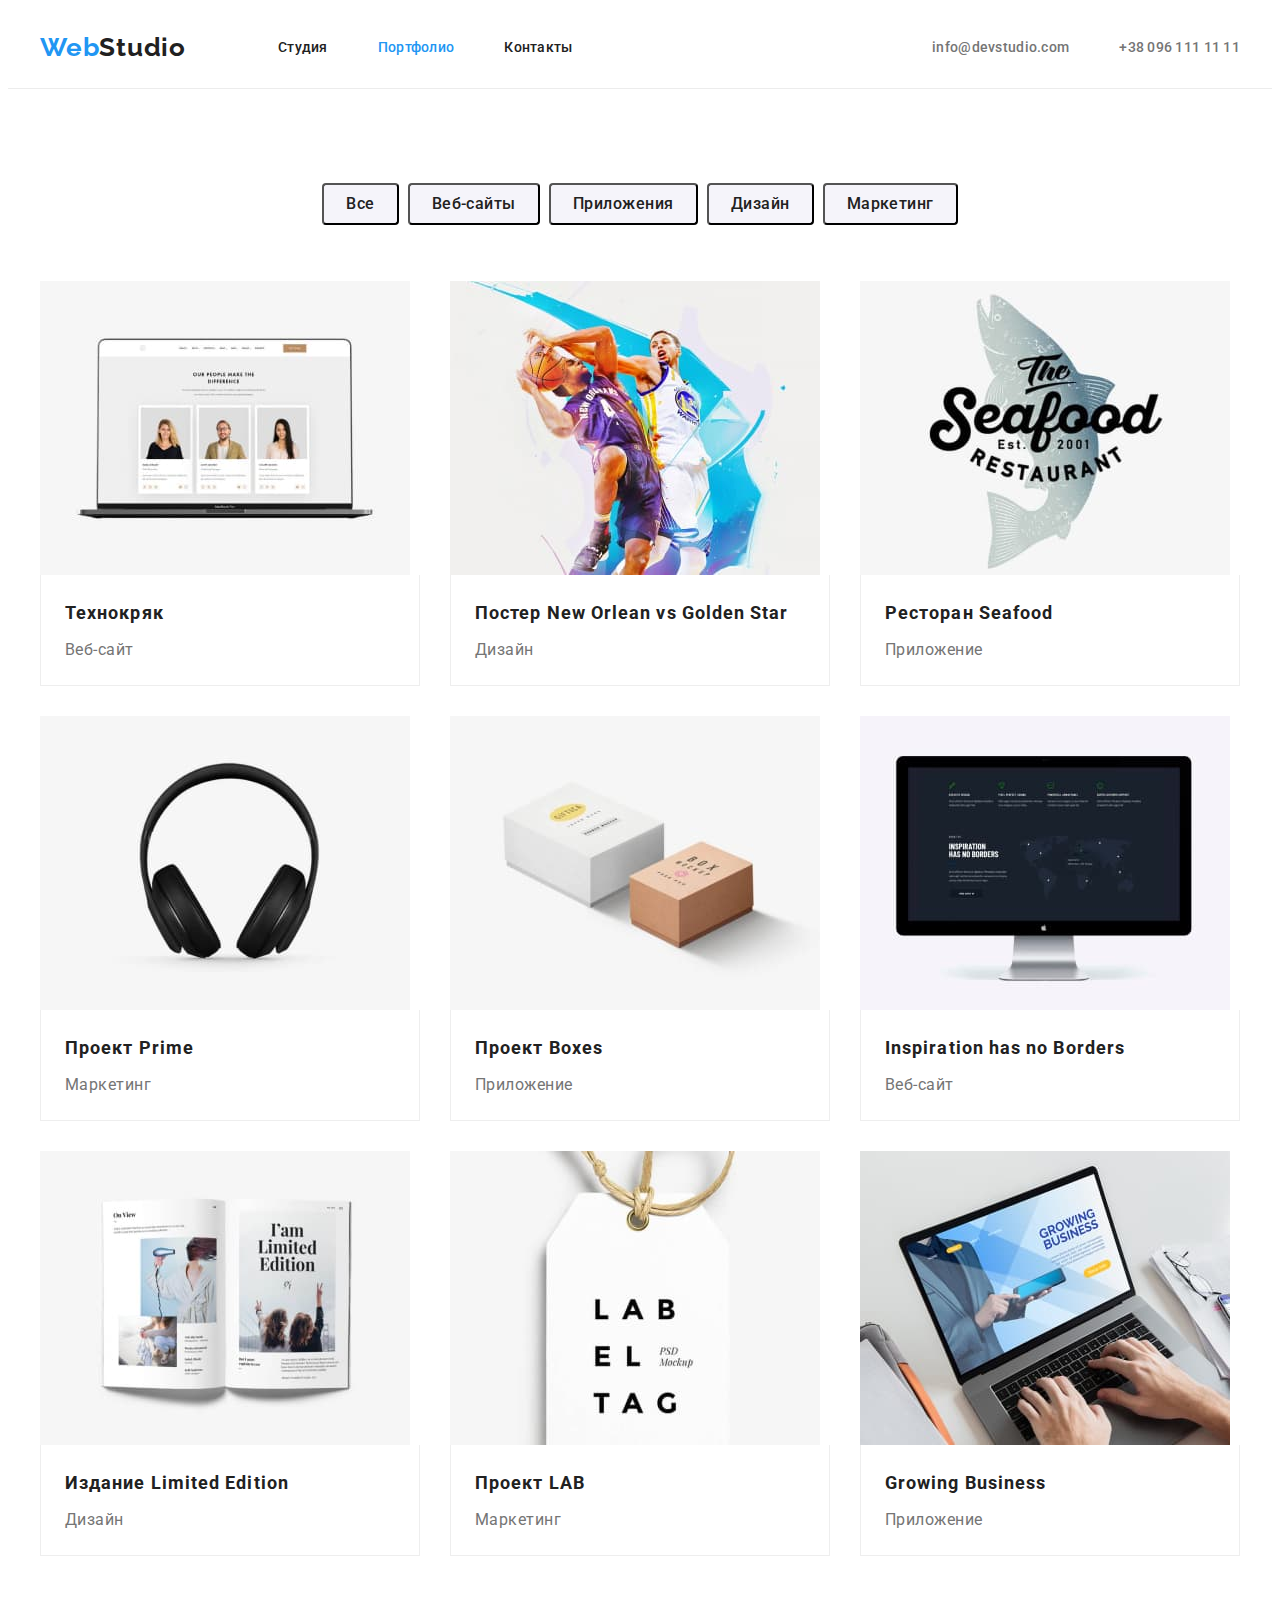
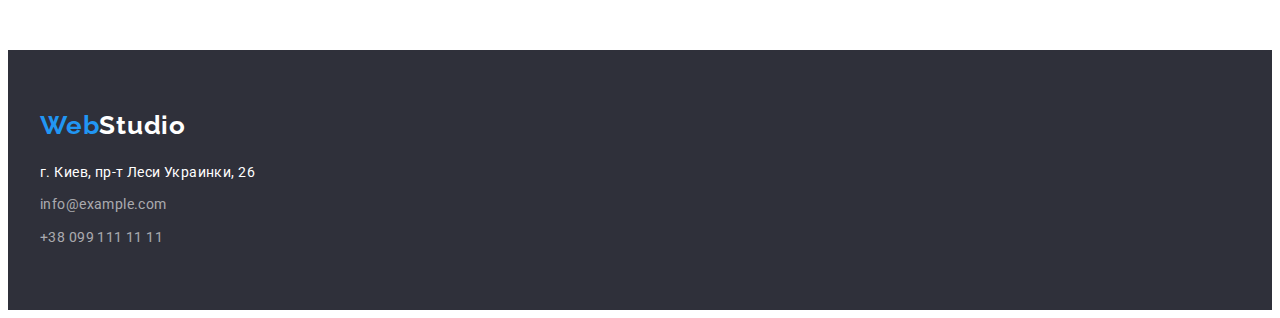
==== commit 8f1e63d6: "Исправляет ошибки  в хедере и футере   портфолио" ====
--- a/portfolio.html
+++ b/portfolio.html
@@ -11,36 +11,41 @@
       href="https://fonts.googleapis.com/css2?family=Raleway:wght@700&family=Roboto:wght@400;500;700;900&display=swap"
       rel="stylesheet"
     />
+    <link
+      rel="stylesheet"
+      href="https://cdnjs.cloudflare.com/ajax/libs/modern-normalize/1.1.0/modern-normalize.min.css"
+      integrity="sha512-wpPYUAdjBVSE4KJnH1VR1HeZfpl1ub8YT/NKx4PuQ5NmX2tKuGu6U/JRp5y+Y8XG2tV+wKQpNHVUX03MfMFn9Q=="
+      crossorigin="anonymous"
+      referrerpolicy="no-referrer"
+    />
     <link rel="stylesheet" href="./css/styles.css" />
     <link rel="shortcut icon" href="#" />
   </head>
 
   <body class="page">
-    <header>
-      <div class="container header-container text-navigation header-border">
+    <header class="header">
+      <div class="container header-container">
         <nav class="navigation">
           <a class="logo link" href="./index.html" lang="en"
             ><span class="accent">Web</span>Studio</a
           >
           <ul class="list nav-list">
             <li class="nav-list-item">
-              <a class="text-navigation" href="./index.html">Студия</a>
+              <a class="link text-navigation" href="./index.html">Студия</a>
             </li>
             <li class="nav-list-item">
-              <a class="text-navigation current" href="./portfolio.html"
+              <a class="link text-navigation current" href="./portfolio.html"
                 >Портфолио</a
               >
             </li>
             <li class="nav-list-item">
-              <a class="text-navigation" href="">Контакты</a>
+              <a class="link text-navigation" href="">Контакты</a>
             </li>
           </ul>
         </nav>
         <ul class="list-contacts">
-          <li>
-            <a
-              class="text-contacts mail-margin"
-              href="mailto:info@devstudio.com"
+          <li class="mail-margin">
+            <a class="text-contacts" href="mailto:info@devstudio.com"
               >info@devstudio.com</a
             >
           </li>
@@ -213,41 +218,37 @@
         </div>
       </section>
     </main>
-    <footer>
-      <div class="hero-footer-color container">
-        <div class="logo-geometric">
-          <a class="logo link" href="./index.html" lang="en"
-            ><span class="accent">Web</span
-            ><span class="footer-logo">Studio</span></a
-          >
-        </div>
-        <div>
-          <address class="address">
-            <ul class="list footer-text-geometric">
-              <li>
-                <a
-                  class="footer-text"
-                  href="https://goo.gl/maps/CnC2TCS1E6ZWtg9c6"
-                  target="_blank"
-                  rel="noreferrer noopener"
-                  >г. Киев, пр-т Леси Украинки, 26</a
-                >
-              </li>
-              <li>
-                <a
-                  class="footer-text footer-contacts"
-                  href="mailto:info@example.com"
-                  >info@example.com</a
-                >
-              </li>
-              <li>
-                <a class="footer-text footer-contacts" href="tel:+380991111111"
-                  >+38 099 111 11 11</a
-                >
-              </li>
-            </ul>
-          </address>
-        </div>
+    <footer class="footer">
+      <div class="container">
+        <a class="footer-logo link" href="./index.html" lang="en"
+          ><span class="accent">Web</span
+          ><span class="logo-accent">Studio</span></a
+        >
+        <address class="address">
+          <ul class="list">
+            <li class="footer-text-margin">
+              <a
+                class="footer-text"
+                href="https://goo.gl/maps/CnC2TCS1E6ZWtg9c6"
+                target="_blank"
+                rel="noreferrer noopener"
+                >г. Киев, пр-т Леси Украинки, 26</a
+              >
+            </li>
+            <li class="footer-text-margin">
+              <a
+                class="footer-text footer-contacts"
+                href="mailto:info@example.com"
+                >info@example.com</a
+              >
+            </li>
+            <li class="footer-text-margin">
+              <a class="footer-text footer-contacts" href="tel:+380991111111"
+                >+38 099 111 11 11</a
+              >
+            </li>
+          </ul>
+        </address>
       </div>
     </footer>
   </body>
--- a/css/styles.css
+++ b/css/styles.css
@@ -7,8 +7,11 @@
   --background-button-color: #188ce8;
   --portfolio-border-color: #eeeeee;
   --header-border-color: #ececec;
-  --footer-color: #2f303a;
+  --hero-footer-color: #2f303a;
   --footer-contacts-color: rgba(255, 255, 255, 0.6);
+  --first-card-shadow: rgba(0, 0, 0, 0.12);
+  --second-card-shadow: rgba(0, 0, 0, 0.14);
+  --third-card-shadow: rgba(0, 0, 0, 0.2);
 }
 /*==============STUDIO PAGE==============*/
 /* text and list properties */
@@ -35,6 +38,7 @@
   margin-top: 0;
   margin-bottom: 0;
   padding-left: 0;
+  list-style: none;
 }
 img {
   display: block;
@@ -49,10 +53,6 @@
   margin-right: auto;
 }
 
-header {
-  padding-top: 32px;
-  padding-bottom: 32px;
-}
 /*==============BODY CSS==============*/
 .page {
   color: var(--primary-text-color);
@@ -60,16 +60,19 @@
   background: var(--primary-page-color);
 }
 /*==============HEADER CSS==============*/
+.header {
+  border-bottom: 1px solid var(--header-border-color);
+}
 .header-container {
   display: flex;
   align-items: center;
-}
-.header-border {
-  border: 1px solid var(--header-border-color);
-  border-top: none;
-  border-left: none;
-  border-right: none;
-}
+  font-weight: 500;
+  font-size: 14px;
+  line-height: 1.14;
+  letter-spacing: 0.02em;
+  text-decoration: none;
+}
+
 .navigation {
   display: flex;
   align-items: center;
@@ -86,15 +89,9 @@
   color: var(--secondary-text-color);
 }
 .text-navigation {
-  padding-top: 32px;
-  padding-bottom: 32px;
-  font-weight: 500;
-  font-size: 14px;
-  line-height: 1.14;
-  letter-spacing: 0.02em;
-  color: var(--secondary-text-color);
-  text-decoration: none;
-}
+  color: var(--secondary-text-color);
+}
+
 .text-navigation:hover,
 .text-navigation:focus {
   color: var(--accent-page-color);
@@ -103,12 +100,11 @@
   color: var(--accent-page-color);
 }
 .list-contacts {
-  list-style-type: none;
-  display: flex;
+  display: flex;
+  margin-left: auto;
 }
 .mail-margin {
   margin-right: 50px;
-  margin-left: 331px;
 }
 .nav-list {
   display: flex;
@@ -131,8 +127,16 @@
 
 /*==============HERO SECTION==============*/
 
+.hero {
+  background-color: var(--hero-footer-color);
+  padding-top: 200px;
+  padding-bottom: 200px;
+  text-align: center;
+}
 .main-tittle {
-  min-width: 696px;
+  margin-left: auto;
+  margin-right: auto;
+  width: 696px;
   font-weight: 900;
   font-size: 44px;
   line-height: 1.36;
@@ -204,18 +208,18 @@
 .company-advantages {
   display: flex;
   align-items: center;
-}
-.company-list-item:not(:last-child) {
-  margin-right: 30px;
-}
+  padding-left: auto;
+  padding-right: auto;
+}
+
 .text {
-  min-width: 270px;
+  width: 270px;
   font-size: 14px;
   line-height: 1.71;
   letter-spacing: 0.03em;
 }
-.text-position {
-  margin-right: 30px;
+.section-doings {
+  padding-top: 0px;
 }
 .image-company {
   display: flex;
@@ -230,29 +234,29 @@
 }
 
 .team-initials {
+  font-weight: 500;
+  font-size: 16px;
+  line-height: 1.18;
+  text-align: center;
+  letter-spacing: 0.03em;
+  color: var(--secondary-text-color);
+}
+.team-card {
   padding-top: 30px;
-
-  font-weight: 500;
-  font-size: 16px;
-  line-height: 1.18;
-  text-align: center;
-  letter-spacing: 0.03em;
-  color: var(--secondary-text-color);
-}
-.team-border {
-  border: 1px solid var(--primary-page-color);
+  padding-bottom: 30px;
+}
+.сard-background {
   background: var(--primary-page-color);
+  box-shadow: 0px 1px 3px var(--first-card-shadow),
+    0px 1px 1px var(--second-card-shadow), 0px 2px 1px var(--third-card-shadow);
   border-radius: 0px 0px 4px 4px;
 }
 .team-image {
-  flex-basis: calc((100%-4 * 30) / 4);
-  /* ВАЛИДАТОР ВЫДАЕТ ОШИБКУ. НЕ МОГУ ПОНЯТЬ ПОЧЕМУ */
+  flex-basis: calc((100% - 4 * 30) / 4);
 }
 
 .team-position {
-  padding-top: 10px;
-  padding-bottom: 30px;
-
+  margin-top: 10px;
   font-size: 16px;
   line-height: 1.18;
   text-align: center;
@@ -261,6 +265,11 @@
 /*==============FOOTER SECTION==============*/
 .address {
   font-style: normal;
+}
+.footer {
+  background-color: var(--hero-footer-color);
+  padding-top: 60px;
+  padding-bottom: 60px;
 }
 .footer-text {
   font-family: inherit;
@@ -277,21 +286,21 @@
 .footer-text:focus {
   color: var(--accent-page-color);
 }
-.hero-footer-color {
-  background: var(--footer-color);
-}
 .footer-logo {
-  color: var(--primary-page-color);
-}
-.logo-geometric {
-  padding-top: 60px;
   margin-bottom: 20px;
-}
-.footer-text-geometric:not(:last-child) {
+  font-family: Raleway;
+  font-weight: 700;
+  font-size: 26px;
+  line-height: 1.19;
+  letter-spacing: 0.03em;
+  display: block;
+}
+.logo-accent {
+  color: var(--primary-page-color);
+}
+
+.footer-text-margin:not(:last-child) {
   margin-bottom: 9px;
-}
-.footer-text-geometric:last-child {
-  padding-bottom: 60px;
 }
 
 /*==============PORTFOLIO CSS==============*/
@@ -328,7 +337,7 @@
   margin-top: -30px;
 }
 .portfolio-image-list {
-  /* flex-basis: calc((100%-90px) / 3); */
+  flex-basis: calc((100% - 90px) / 3);
   margin-left: 30px;
   margin-top: 30px;
 }
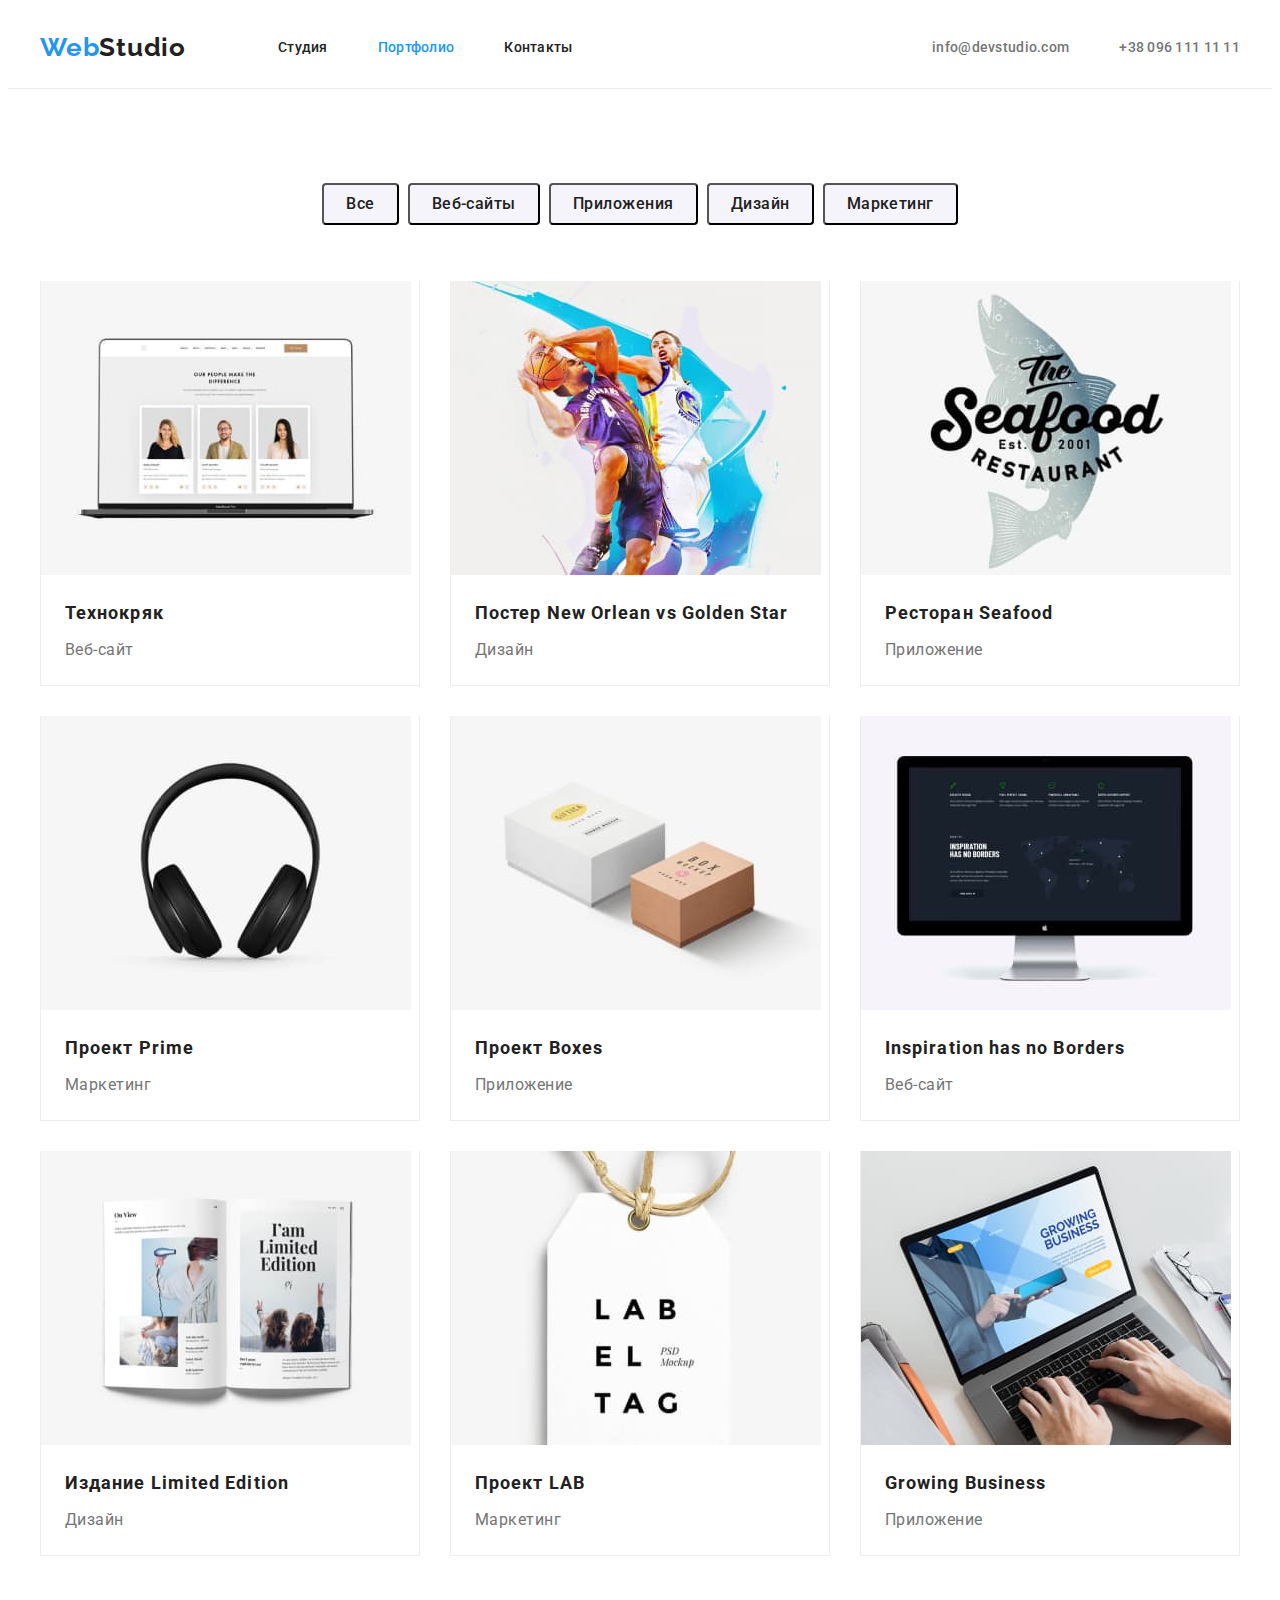
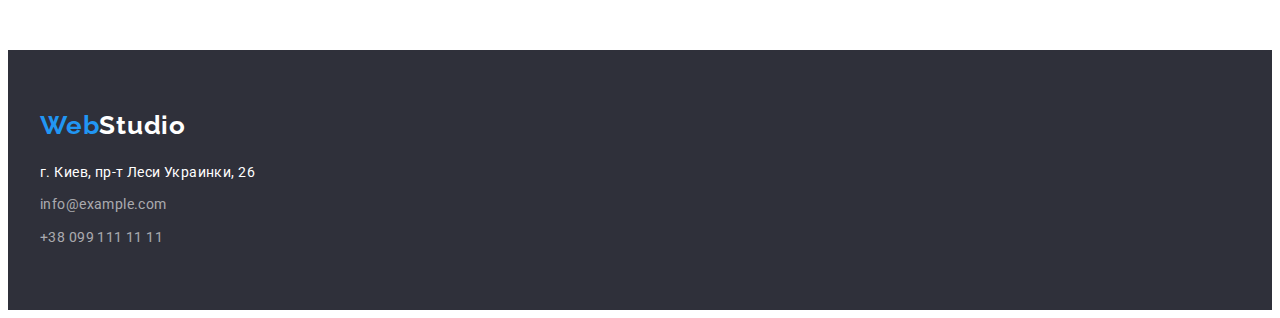
==== commit 05637a32: "Исправляет ошибки в секции фото  на портфолио" ====
--- a/portfolio.html
+++ b/portfolio.html
@@ -60,20 +60,22 @@
 
     <main>
       <section class="section">
-        <h1 class="primary-tittle visually-hidden">Примеры работ</h1>
         <div class="container">
-          <ul class="list portfolio-button-list portfolio-button-item">
-            <li><button class="portfolio-button" type="button">Все</button></li>
-            <li>
+          <h1 class="primary-tittle visually-hidden">Примеры работ</h1>
+          <ul class="list portfolio-button-list">
+            <li class="portfolio-button-item">
+              <button class="portfolio-button" type="button">Все</button>
+            </li>
+            <li class="portfolio-button-item">
               <button class="portfolio-button" type="button">Веб-сайты</button>
             </li>
-            <li>
+            <li class="portfolio-button-item">
               <button class="portfolio-button" type="button">Приложения</button>
             </li>
-            <li>
+            <li class="portfolio-button-item">
               <button class="portfolio-button" type="button">Дизайн</button>
             </li>
-            <li>
+            <li class="portfolio-button-item">
               <button class="portfolio-button" type="button">Маркетинг</button>
             </li>
           </ul>
@@ -86,7 +88,7 @@
                   width="370"
                   height="294"
                 />
-                <div class="portfolio-image-border">
+                <div class="portfolio-image-background">
                   <h2 class="portfolio-tittle">Технокряк</h2>
                   <p class="portfolio-paragraph">Веб-сайт</p>
                 </div>
@@ -101,7 +103,7 @@
                   width="370"
                   height="294"
                 />
-                <div class="portfolio-image-border">
+                <div class="portfolio-image-background">
                   <h2 class="portfolio-tittle">
                     Постер New Orlean vs Golden Star
                   </h2>
@@ -118,7 +120,7 @@
                   width="370"
                   height="294"
                 />
-                <div class="portfolio-image-border">
+                <div class="portfolio-image-background">
                   <h2 class="portfolio-tittle">Ресторан Seafood</h2>
                   <p class="portfolio-paragraph">Приложение</p>
                 </div>
@@ -133,7 +135,7 @@
                   width="370"
                   height="294"
                 />
-                <div class="portfolio-image-border">
+                <div class="portfolio-image-background">
                   <h2 class="portfolio-tittle">Проект Prime</h2>
                   <p class="portfolio-paragraph">Маркетинг</p>
                 </div>
@@ -148,7 +150,7 @@
                   width="370"
                   height="294"
                 />
-                <div class="portfolio-image-border">
+                <div class="portfolio-image-background">
                   <h2 class="portfolio-tittle">Проект Boxes</h2>
                   <p class="portfolio-paragraph">Приложение</p>
                 </div>
@@ -163,7 +165,7 @@
                   width="370"
                   height="294"
                 />
-                <div class="portfolio-image-border">
+                <div class="portfolio-image-background">
                   <h2 class="portfolio-tittle">Inspiration has no Borders</h2>
                   <p class="portfolio-paragraph">Веб-сайт</p>
                 </div>
@@ -178,7 +180,7 @@
                   width="370"
                   height="294"
                 />
-                <div class="portfolio-image-border">
+                <div class="portfolio-image-background">
                   <h2 class="portfolio-tittle">Издание Limited Edition</h2>
                   <p class="portfolio-paragraph">Дизайн</p>
                 </div>
@@ -193,7 +195,7 @@
                   width="370"
                   height="294"
                 />
-                <div class="portfolio-image-border">
+                <div class="portfolio-image-background">
                   <h2 class="portfolio-tittle">Проект LAB</h2>
                   <p class="portfolio-paragraph">Маркетинг</p>
                 </div>
@@ -208,7 +210,7 @@
                   width="370"
                   height="294"
                 />
-                <div class="portfolio-image-border">
+                <div class="portfolio-image-background">
                   <h2 class="portfolio-tittle">Growing Business</h2>
                   <p class="portfolio-paragraph">Приложение</p>
                 </div>
--- a/css/styles.css
+++ b/css/styles.css
@@ -306,7 +306,6 @@
 /*==============PORTFOLIO CSS==============*/
 .portfolio-button {
   padding: 6px 22px;
-  margin-bottom: 56px;
   font-family: inherit;
   font-weight: 500;
   font-size: 16px;
@@ -318,7 +317,7 @@
   cursor: pointer;
   border-radius: 4px;
 }
-.portfolio-button-item :not(:last-child) {
+.portfolio-button-item:not(:last-child) {
   margin-right: 9px;
 }
 .portfolio-button:hover,
@@ -329,6 +328,7 @@
 .portfolio-button-list {
   display: flex;
   justify-content: center;
+  margin-bottom: 56px;
 }
 .portfolio-image {
   display: flex;
@@ -340,16 +340,17 @@
   flex-basis: calc((100% - 90px) / 3);
   margin-left: 30px;
   margin-top: 30px;
-}
-.portfolio-image-border {
   border: 1px solid var(--portfolio-border-color);
   border-top: none;
   background: var(--primary-page-color);
   box-sizing: border-box;
 }
+.portfolio-image-background {
+  margin: 20px 24px;
+}
 
 .portfolio-tittle {
-  padding: 20px 24px 4px 24px;
+  margin-bottom: 4px;
   font-weight: 700;
   font-size: 18px;
   line-height: 2;
@@ -357,7 +358,6 @@
   color: var(--secondary-text-color);
 }
 .portfolio-paragraph {
-  padding: 0px 24px 20px 24px;
   font-size: 16px;
   line-height: 1.87;
   letter-spacing: 0.03em;
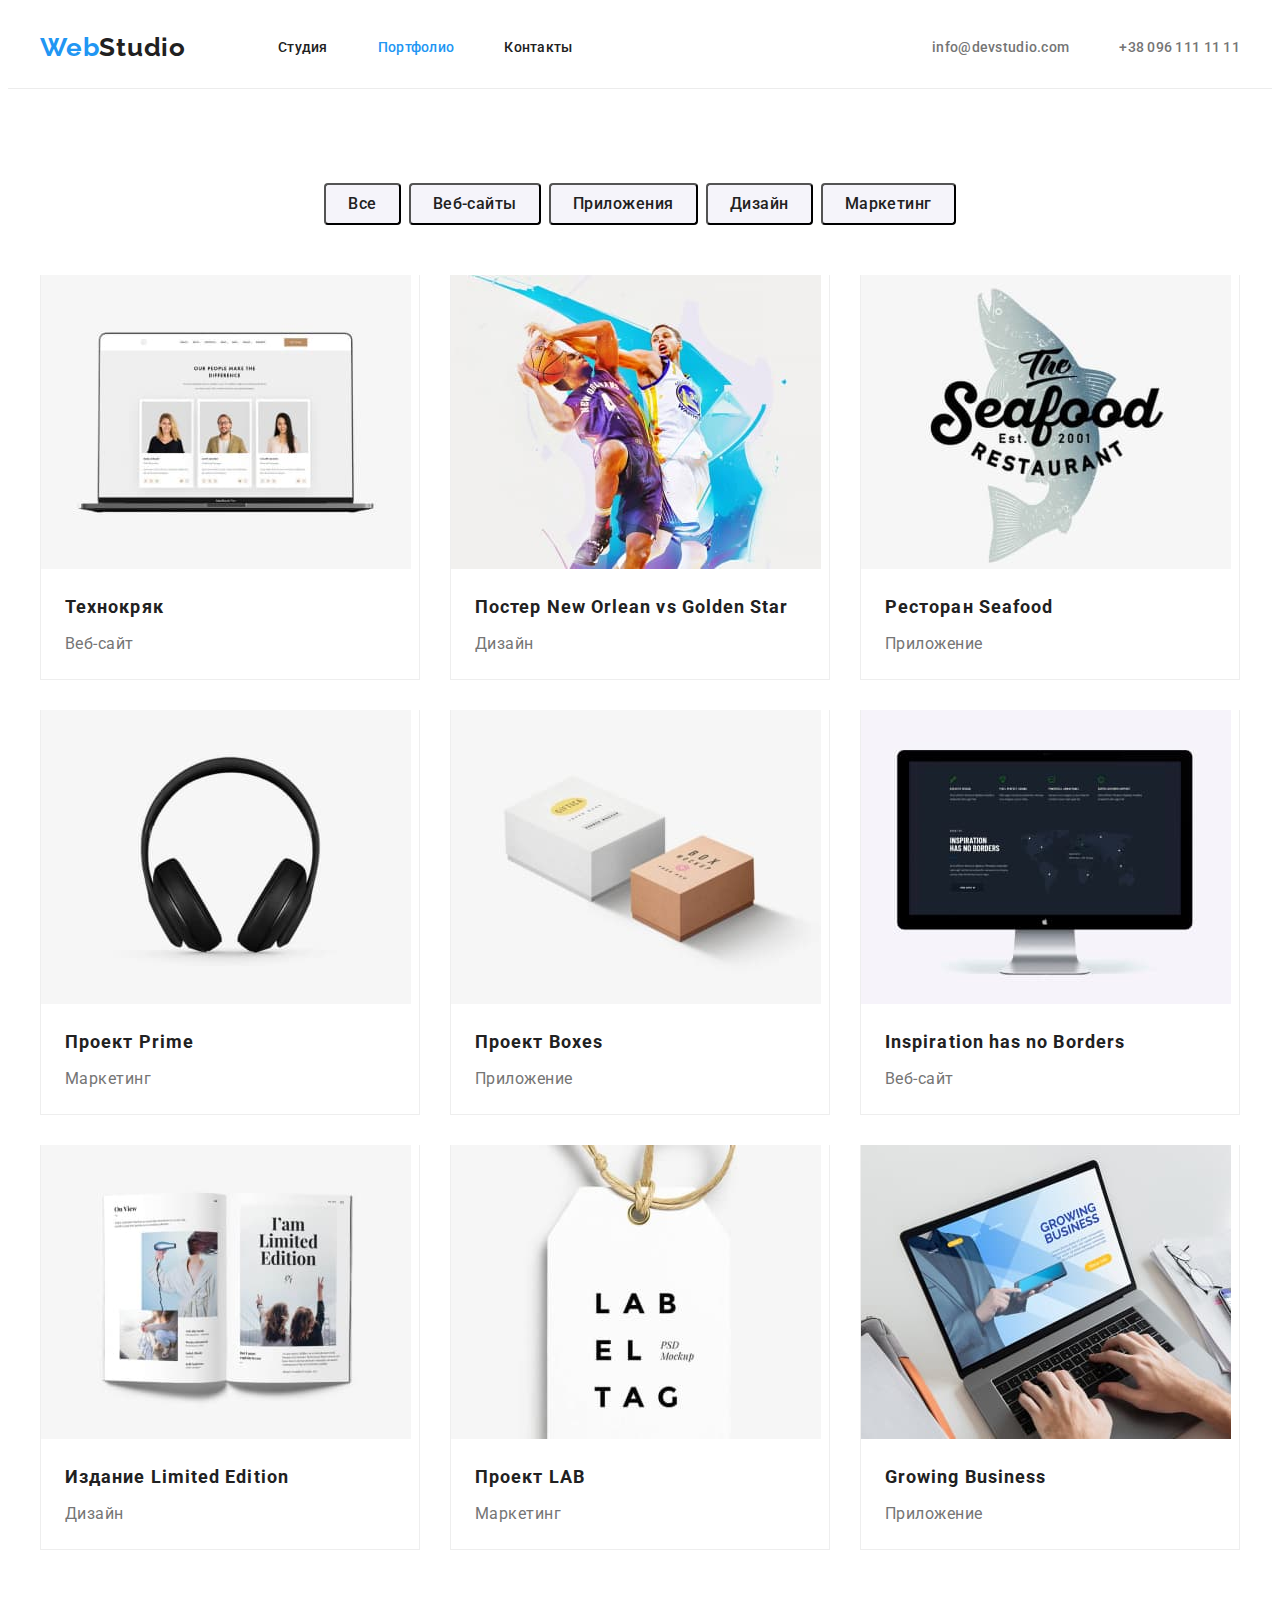
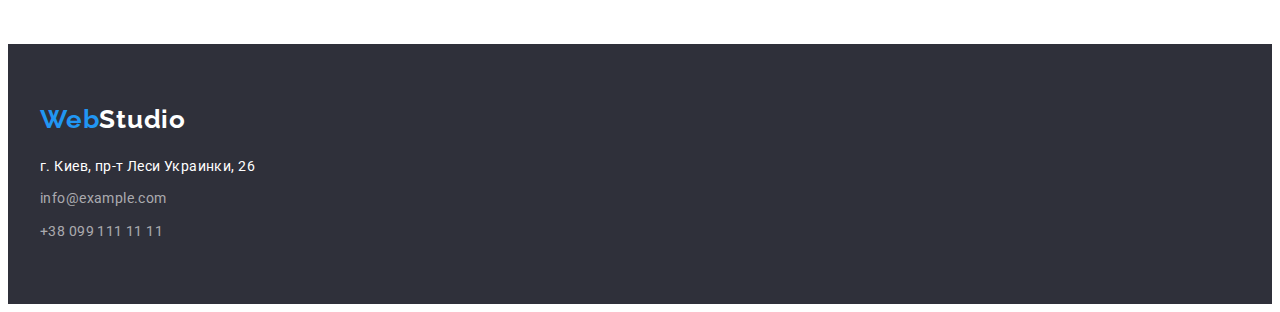
==== commit 9ef6180f: "Исправляет ошибки" ====
--- a/portfolio.html
+++ b/portfolio.html
@@ -79,6 +79,7 @@
               <button class="portfolio-button" type="button">Маркетинг</button>
             </li>
           </ul>
+
           <ul class="list portfolio-image">
             <li class="portfolio-image-list">
               <a class="link" href=""
--- a/css/styles.css
+++ b/css/styles.css
@@ -211,7 +211,9 @@
   padding-left: auto;
   padding-right: auto;
 }
-
+.advantages:not(:last-child) {
+  margin-right: 30px;
+}
 .text {
   width: 270px;
   font-size: 14px;
@@ -251,9 +253,6 @@
     0px 1px 1px var(--second-card-shadow), 0px 2px 1px var(--third-card-shadow);
   border-radius: 0px 0px 4px 4px;
 }
-.team-image {
-  flex-basis: calc((100% - 4 * 30) / 4);
-}
 
 .team-position {
   margin-top: 10px;
@@ -318,7 +317,7 @@
   border-radius: 4px;
 }
 .portfolio-button-item:not(:last-child) {
-  margin-right: 9px;
+  margin-right: 8px;
 }
 .portfolio-button:hover,
 .portfolio-button:focus {
@@ -328,7 +327,7 @@
 .portfolio-button-list {
   display: flex;
   justify-content: center;
-  margin-bottom: 56px;
+  margin-bottom: 50px;
 }
 .portfolio-image {
   display: flex;
@@ -346,7 +345,7 @@
   box-sizing: border-box;
 }
 .portfolio-image-background {
-  margin: 20px 24px;
+  padding: 20px 24px;
 }
 
 .portfolio-tittle {
